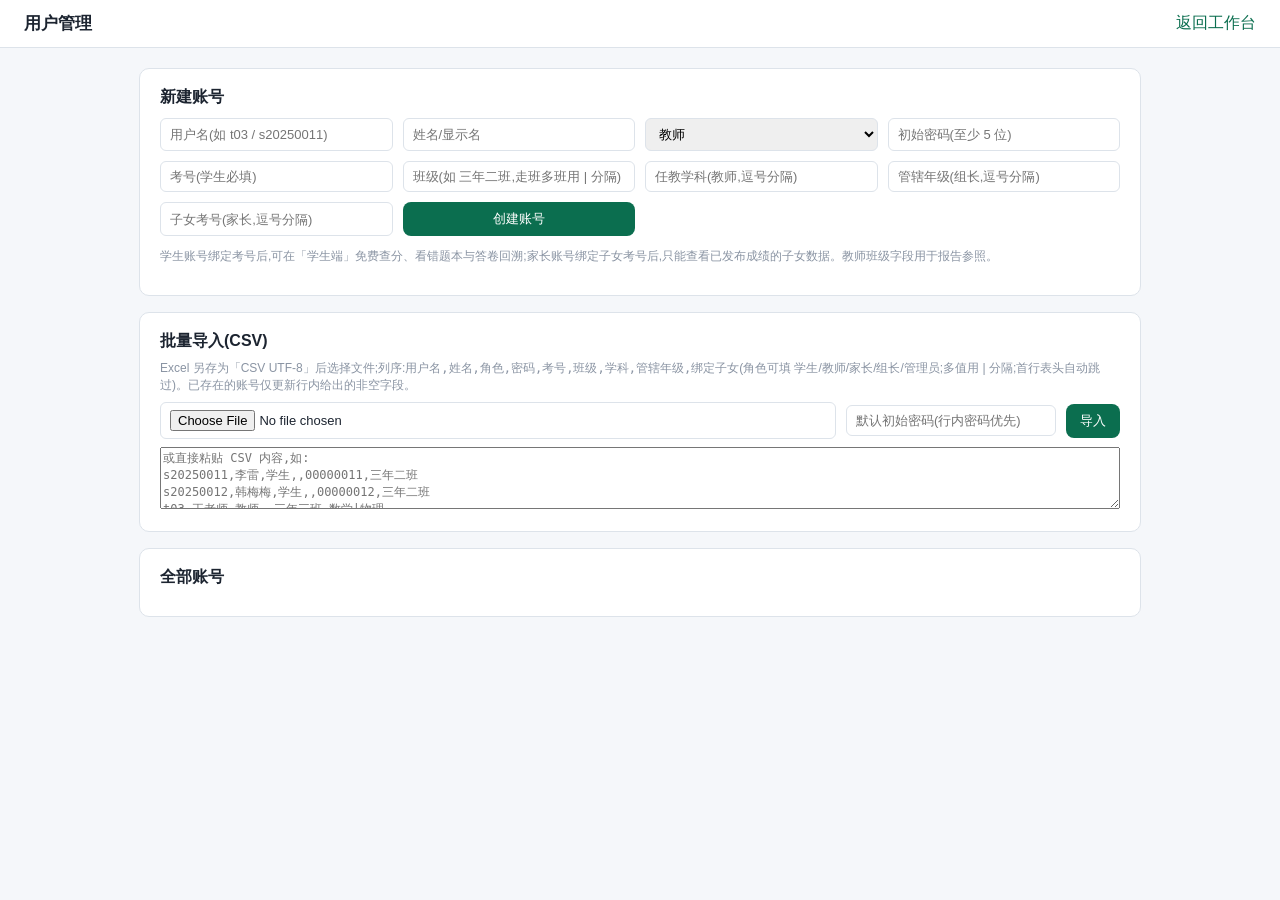
==== web/admin.html @ c94c18de "feat: 考号码制通道(Code128+QR)+ 走班排考(双归属+考场编排)+ 量产质检三件套 考号码制通道(M3.7): - 新增零依赖 barcode/(Code128 编解码:107 符号码" ====
<!DOCTYPE html>
<html lang="zh-CN">
<head>
<meta charset="UTF-8">
<meta name="viewport" content="width=device-width, initial-scale=1">
<title>用户管理 · OpenGrade</title>
<style>
  :root { --ink:#1c2430; --line:#dde3ea; --brand:#0b6e4f; }
  * { box-sizing:border-box; }
  body { margin:0; font-family:"Segoe UI","PingFang SC","Microsoft YaHei",sans-serif; color:var(--ink); background:#f5f7fa; }
  header { display:flex; align-items:center; gap:14px; padding:12px 24px; background:#fff; border-bottom:1px solid var(--line); }
  header h1 { font-size:17px; margin:0; }
  header .u { font-size:13px; color:#66707d; }
  main { max-width:1050px; margin:0 auto; padding:20px 24px; }
  .panel { background:#fff; border:1px solid var(--line); border-radius:10px; padding:18px 20px; margin-bottom:16px; }
  table { width:100%; border-collapse:collapse; font-size:13px; }
  td, th { border-bottom:1px solid var(--line); padding:7px 8px; text-align:left; }
  a { color:var(--brand); text-decoration:none; }
  a.danger { color:#c2410c; }
  input, select { padding:7px 9px; border:1px solid var(--line); border-radius:6px; font-size:13px; }
  button.primary { padding:8px 14px; border:0; border-radius:8px; background:var(--brand); color:#fff; font-size:13px; cursor:pointer; }
  .grid { display:grid; grid-template-columns:repeat(4,1fr); gap:10px; margin-bottom:10px; }
  .hint { font-size:12px; color:#8a94a3; }
  .err { color:#c2410c; font-size:13px; }
</style>
</head>
<body>
<header>
  <h1>用户管理</h1>
  <span class="u" id="ogUser"></span>
  <span style="flex:1"></span>
  <a href="/teacher.html">返回工作台</a>
</header>
<main>
  <div class="panel">
    <b>新建账号</b>
    <div class="grid" style="margin-top:10px">
      <input id="nu_username" placeholder="用户名(如 t03 / s20250011)">
      <input id="nu_display" placeholder="姓名/显示名">
      <select id="nu_role">
        <option value="teacher">教师</option>
        <option value="leader">年级组长</option>
        <option value="student">学生</option>
        <option value="parent">家长</option>
        <option value="admin">管理员</option>
      </select>
      <input id="nu_password" placeholder="初始密码(至少 5 位)" type="text">
      <input id="nu_reg" placeholder="考号(学生必填)">
      <input id="nu_class" placeholder="班级(如 三年二班,走班多班用 | 分隔)">
      <input id="nu_subjects" placeholder="任教学科(教师,逗号分隔)">
      <input id="nu_grades" placeholder="管辖年级(组长,逗号分隔)">
      <input id="nu_children" placeholder="子女考号(家长,逗号分隔)">
      <button class="primary" onclick="createUser()">创建账号</button>
    </div>
    <div class="err" id="msg"></div>
    <p class="hint">学生账号绑定考号后,可在「学生端」免费查分、看错题本与答卷回溯;家长账号绑定子女考号后,只能查看已发布成绩的子女数据。教师班级字段用于报告参照。</p>
  </div>
  <div class="panel">
    <b>批量导入(CSV)</b>
    <p class="hint" style="margin:8px 0">Excel 另存为「CSV UTF-8」后选择文件;列序:<code>用户名,姓名,角色,密码,考号,班级,学科,管辖年级,绑定子女</code>(角色可填 学生/教师/家长/组长/管理员;多值用 | 分隔;首行表头自动跳过)。已存在的账号仅更新行内给出的非空字段。</p>
    <div style="display:flex;gap:10px;flex-wrap:wrap;align-items:center;margin:8px 0">
      <input type="file" id="impFile" accept=".csv,text/csv" style="flex:1;min-width:220px">
      <input id="impPwd" placeholder="默认初始密码(行内密码优先)" style="width:210px">
      <button class="primary" onclick="importUsers()">导入</button>
    </div>
    <textarea id="impText" rows="4" style="width:100%;box-sizing:border-box;font-family:monospace;font-size:12px"
      placeholder='或直接粘贴 CSV 内容,如:
s20250011,李雷,学生,,00000011,三年二班
s20250012,韩梅梅,学生,,00000012,三年二班
t03,王老师,教师,,三年三班,数学|物理'></textarea>
    <div class="err" id="impMsg" style="white-space:pre-wrap"></div>
  </div>
  <div class="panel">
    <b>全部账号</b>
    <div id="userList" style="margin-top:10px"></div>
  </div>
</main>
<script src="/common.js"></script>
<script>
async function main() {
  if (!await OG.init()) return;
  if (!OG.is("admin")) { document.body.innerHTML = "<p style='padding:40px'>仅管理员可访问本页。<a href='/teacher.html'>返回</a></p>"; return; }
  refresh();
}
async function refresh() {
  const users = await OG.jget("/api/v1/users");
  let html = `<table><tr><th>用户名</th><th>姓名</th><th>角色</th><th>考号/子女</th><th>班级</th><th>任教学科</th><th>管辖年级</th><th>操作</th></tr>`;
  for (const u of users) {
    const regCol = u.role === "parent" ? ((u.children || []).join(",") || "-") : (u.reg || "-");
    html += `<tr><td>${u.username}</td><td>${u.displayName}</td><td>${OG.roleName(u.role)}</td>
      <td>${regCol}</td><td>${u.class || "-"}</td><td>${(u.subjects || []).join(",") || "-"}</td><td>${(u.grades || []).join(",") || "-"}</td>
      <td style="display:flex;gap:8px">
        <a href="#" onclick="resetPwd('${u.username}');return false">重置密码</a>
        <a href="#" class="danger" onclick="delUser('${u.username}');return false">删除</a>
      </td></tr>`;
  }
  document.getElementById("userList").innerHTML = html + "</table>";
}
async function createUser() {
  const g = id => document.getElementById(id).value.trim();
  const body = {
    username: g("nu_username"), displayName: g("nu_display"),
    role: g("nu_role"), reg: g("nu_reg"), class: g("nu_class"),
    classes: g("nu_class") ? g("nu_class").split("|").map(x => x.trim()).filter(Boolean) : [],
    subjects: g("nu_subjects") ? g("nu_subjects").split(",").map(s => s.trim()).filter(Boolean) : [],
    grades: g("nu_grades") ? g("nu_grades").split(",").map(s => s.trim()).filter(Boolean) : [],
    children: g("nu_children") ? g("nu_children").split(",").map(s => s.trim()).filter(Boolean) : [],
  };
  try {
    await OG.jpost("/api/v1/users", { ...body, password: g("nu_password") });
    document.getElementById("msg").textContent = "";
    refresh();
  } catch (e) { document.getElementById("msg").textContent = e.message; }
}
async function resetPwd(username) {
  const np = prompt(`为 ${username} 设置新密码(至少 5 位):`);
  if (!np) return;
  try { await OG.jpost(`/api/v1/users/${username}/password`, { newPassword: np }); }
  catch (e) { alert(e.message); }
}
async function delUser(username) {
  if (!confirm(`删除账号 ${username}?`)) return;
  try { await OG.jpost(`/api/v1/users/${username}`, {}, "DELETE"); refresh(); }
  catch (e) { alert(e.message); }
}
async function importUsers() {
  const msg = document.getElementById("impMsg");
  msg.textContent = "";
  let csv = document.getElementById("impText").value.trim();
  const f = document.getElementById("impFile").files[0];
  if (f) csv = await f.text();
  if (!csv) { msg.textContent = "请选择 CSV 文件或粘贴内容"; return; }
  try {
    const r = await OG.jpost("/api/v1/users/import", { csv, defaultPassword: document.getElementById("impPwd").value });
    let text = `导入完成:新建 ${r.created},更新 ${r.updated}` + (r.failed.length ? `,失败 ${r.failed.length}` : "");
    for (const x of r.failed) text += `\n${x.error}`;
    msg.style.color = r.failed.length ? "#c2410c" : "var(--brand)";
    msg.textContent = text;
    refresh();
  } catch (e) { msg.style.color = "#c2410c"; msg.textContent = e.message; }
}
main();
</script>
</body>
</html>
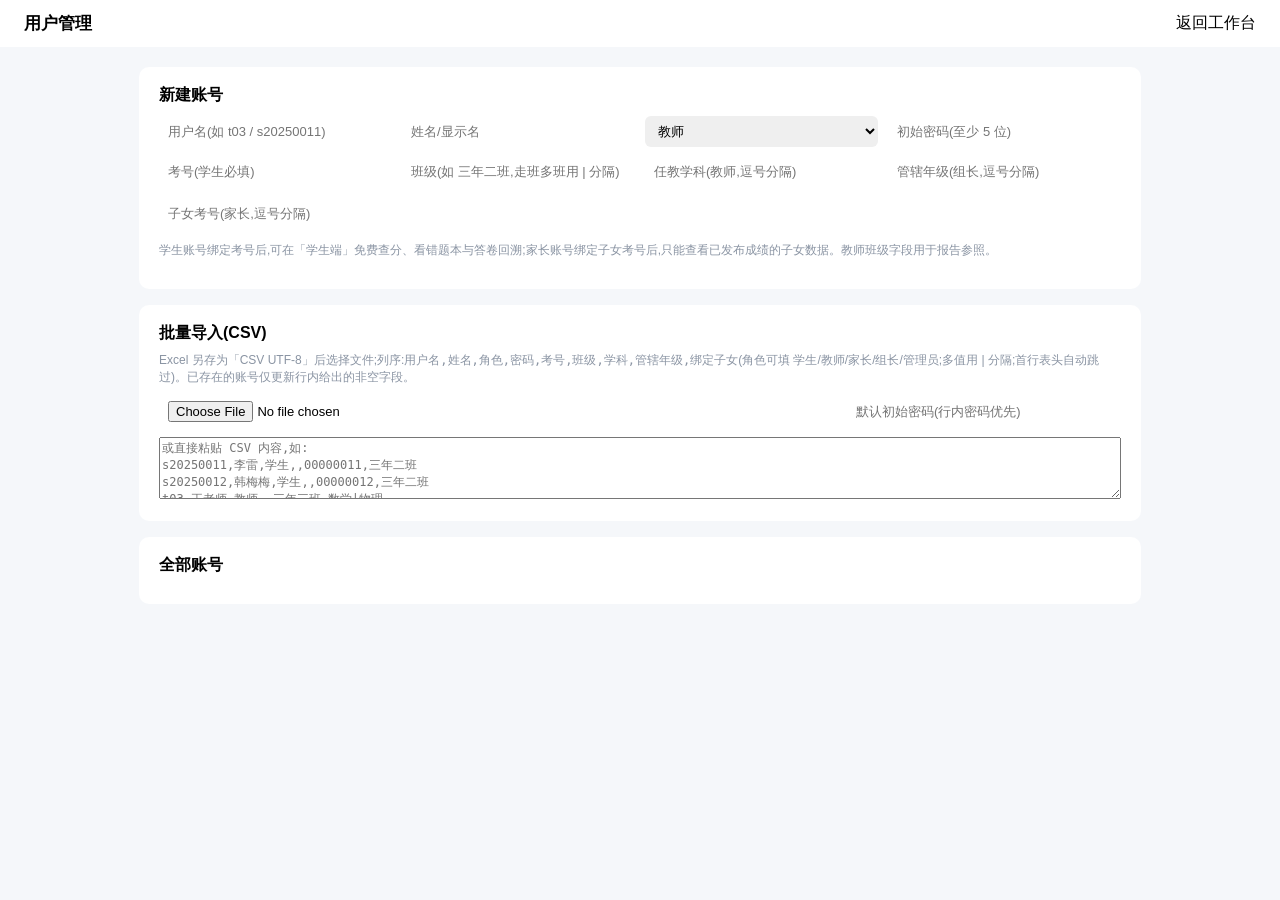
==== commit 20ac936e: "ux: 全站对齐智学网设计语言 —— 青绿主题 + 手风琴侧栏 + 设计系统 基于对智学网教师端的实地观察(手风琴分组导航/青绿主色/卡片化/空态插画/渐进披露): - 新增 web/common.c" ====
--- a/web/admin.html
+++ b/web/admin.html
@@ -4,8 +4,8 @@
 <meta charset="UTF-8">
 <meta name="viewport" content="width=device-width, initial-scale=1">
 <title>用户管理 · OpenGrade</title>
+<link rel="stylesheet" href="/common.css">
 <style>
-  :root { --ink:#1c2430; --line:#dde3ea; --brand:#0b6e4f; }
   * { box-sizing:border-box; }
   body { margin:0; font-family:"Segoe UI","PingFang SC","Microsoft YaHei",sans-serif; color:var(--ink); background:#f5f7fa; }
   header { display:flex; align-items:center; gap:14px; padding:12px 24px; background:#fff; border-bottom:1px solid var(--line); }
@@ -134,7 +134,7 @@
     const r = await OG.jpost("/api/v1/users/import", { csv, defaultPassword: document.getElementById("impPwd").value });
     let text = `导入完成:新建 ${r.created},更新 ${r.updated}` + (r.failed.length ? `,失败 ${r.failed.length}` : "");
     for (const x of r.failed) text += `\n${x.error}`;
-    msg.style.color = r.failed.length ? "#c2410c" : "var(--brand)";
+    msg.style.color = r.failed.length ? "var(--bad)" : "var(--brand)";
     msg.textContent = text;
     refresh();
   } catch (e) { msg.style.color = "#c2410c"; msg.textContent = e.message; }
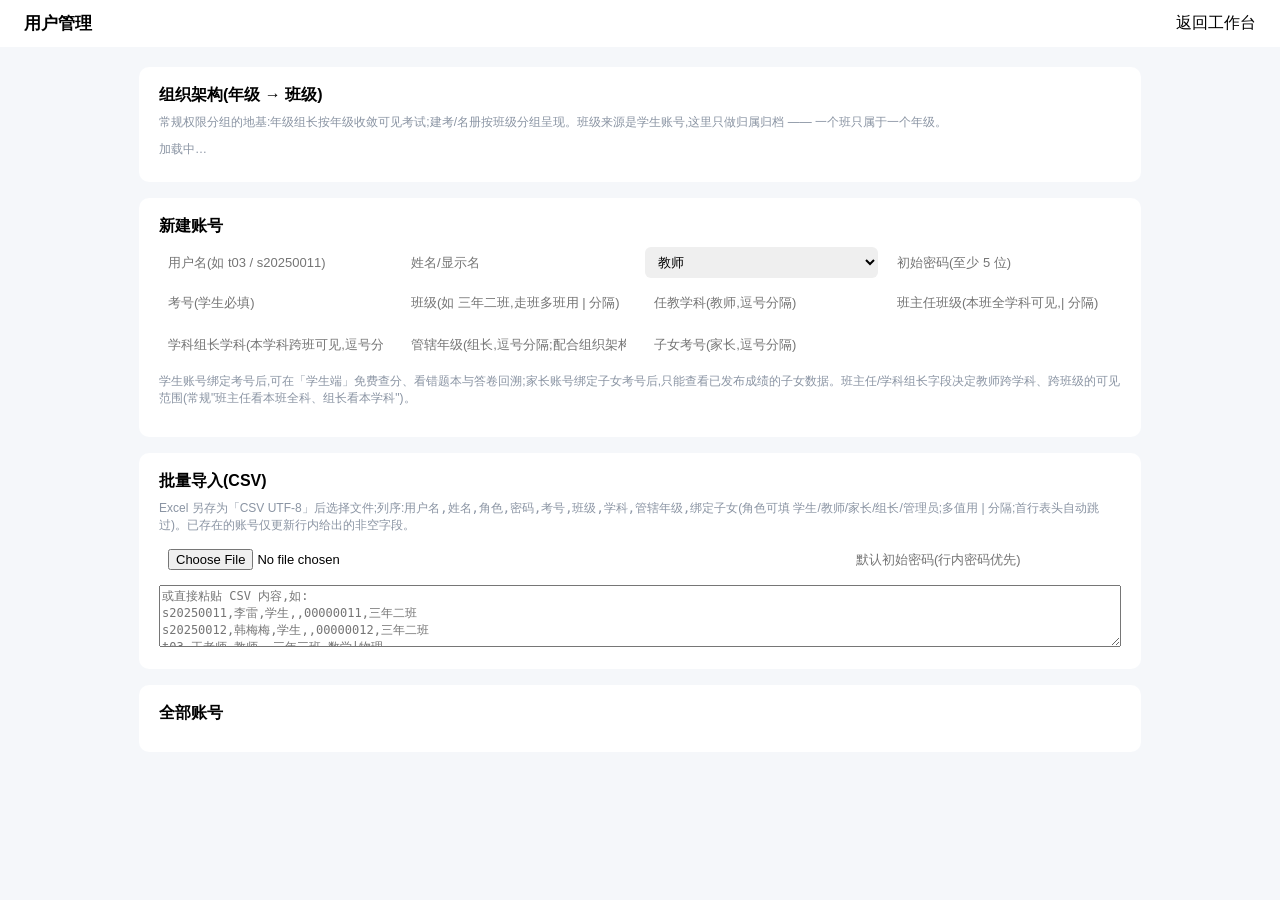
==== commit d485ae05: "feat: 常规流程阶段化 —— 建考/扫描解耦+考试状态机+我的任务+组织架构权限 对照智学网式阶段流一次打通三条主线: - 建考=建档:扫描件与参考答案皆可后补(答案空串占位,详情页修正后全班重统" ====
--- a/web/admin.html
+++ b/web/admin.html
@@ -33,7 +33,13 @@
 </header>
 <main>
   <div class="panel">
-    <b>新建账号</b>
+    <b>组织架构(年级 → 班级)</b>
+    <p class="hint" style="margin:8px 0">常规权限分组的地基:年级组长按年级收敛可见考试;建考/名册按班级分组呈现。班级来源是学生账号,这里只做归属归档 —— 一个班只属于一个年级。</p>
+    <div id="schoolBox"><span class="hint">加载中…</span></div>
+    <div class="err" id="schoolMsg" style="margin-top:6px"></div>
+  </div>
+  <div class="panel">
+    <b id="userFormTitle">新建账号</b>
     <div class="grid" style="margin-top:10px">
       <input id="nu_username" placeholder="用户名(如 t03 / s20250011)">
       <input id="nu_display" placeholder="姓名/显示名">
@@ -48,12 +54,14 @@
       <input id="nu_reg" placeholder="考号(学生必填)">
       <input id="nu_class" placeholder="班级(如 三年二班,走班多班用 | 分隔)">
       <input id="nu_subjects" placeholder="任教学科(教师,逗号分隔)">
-      <input id="nu_grades" placeholder="管辖年级(组长,逗号分隔)">
+      <input id="nu_head" placeholder="班主任班级(本班全学科可见,| 分隔)">
+      <input id="nu_lead" placeholder="学科组长学科(本学科跨班可见,逗号分隔)">
+      <input id="nu_grades" placeholder="管辖年级(组长,逗号分隔;配合组织架构)">
       <input id="nu_children" placeholder="子女考号(家长,逗号分隔)">
-      <button class="primary" onclick="createUser()">创建账号</button>
+      <button class="primary" id="userFormBtn" onclick="submitUser()">创建账号</button>
     </div>
     <div class="err" id="msg"></div>
-    <p class="hint">学生账号绑定考号后,可在「学生端」免费查分、看错题本与答卷回溯;家长账号绑定子女考号后,只能查看已发布成绩的子女数据。教师班级字段用于报告参照。</p>
+    <p class="hint">学生账号绑定考号后,可在「学生端」免费查分、看错题本与答卷回溯;家长账号绑定子女考号后,只能查看已发布成绩的子女数据。班主任/学科组长字段决定教师跨学科、跨班级的可见范围(常规"班主任看本班全科、组长看本学科")。</p>
   </div>
   <div class="panel">
     <b>批量导入(CSV)</b>
@@ -81,21 +89,70 @@
   if (!await OG.init()) return;
   if (!OG.is("admin")) { document.body.innerHTML = "<p style='padding:40px'>仅管理员可访问本页。<a href='/teacher.html'>返回</a></p>"; return; }
   refresh();
+  loadSchool();
 }
 async function refresh() {
   const users = await OG.jget("/api/v1/users");
-  let html = `<table><tr><th>用户名</th><th>姓名</th><th>角色</th><th>考号/子女</th><th>班级</th><th>任教学科</th><th>管辖年级</th><th>操作</th></tr>`;
+  let html = `<table><tr><th>用户名</th><th>姓名</th><th>角色</th><th>考号/子女</th><th>班级</th><th>任教学科</th><th>班主任/组长</th><th>管辖年级</th><th>操作</th></tr>`;
   for (const u of users) {
     const regCol = u.role === "parent" ? ((u.children || []).join(",") || "-") : (u.reg || "-");
+    const headLead = [(u.headClasses || []).length ? "班主任:" + (u.headClasses || []).join(",") : "",
+                      (u.subjectLead || []).length ? "组长:" + (u.subjectLead || []).join(",") : ""].filter(Boolean).join("<br>") || "-";
     html += `<tr><td>${u.username}</td><td>${u.displayName}</td><td>${OG.roleName(u.role)}</td>
-      <td>${regCol}</td><td>${u.class || "-"}</td><td>${(u.subjects || []).join(",") || "-"}</td><td>${(u.grades || []).join(",") || "-"}</td>
+      <td>${regCol}</td><td>${u.class || "-"}</td><td>${(u.subjects || []).join(",") || "-"}</td><td>${headLead}</td><td>${(u.grades || []).join(",") || "-"}</td>
       <td style="display:flex;gap:8px">
+        <a href="#" onclick="editUser('${u.username}');return false">编辑</a>
         <a href="#" onclick="resetPwd('${u.username}');return false">重置密码</a>
         <a href="#" class="danger" onclick="delUser('${u.username}');return false">删除</a>
       </td></tr>`;
   }
   document.getElementById("userList").innerHTML = html + "</table>";
 }
+
+/* —— 组织架构:年级→班级归属(admin 维护,组长权限/名册分组的地基) —— */
+let schoolGrades = []; // [{name, classes[]}]
+let knownClasses = [];
+async function loadSchool() {
+  try {
+    const [sch, students] = await Promise.all([OG.jget("/api/v1/school"), OG.jget("/api/v1/students").catch(() => [])]);
+    schoolGrades = (sch.grades || []).map(g => ({ name: g.name, classes: [...(g.classes || [])] }));
+    const cs = new Set(schoolGrades.flatMap(g => g.classes));
+    for (const s of students) for (const c of (s.classes || [])) cs.add(c);
+    knownClasses = [...cs].sort();
+  } catch (e) { document.getElementById("schoolBox").innerHTML = `<span class="err">${e.message}</span>`; return; }
+  renderSchool();
+}
+function renderSchool() {
+  const box = document.getElementById("schoolBox");
+  if (!schoolGrades.length) {
+    box.innerHTML = `<span class="hint">尚未配置年级。已知班级(来自学生账号):${knownClasses.map(c => `<code>${c}</code>`).join(" ") || "无"}</span><br>
+      <button class="primary" style="margin-top:8px" onclick="addGradeRow()">+ 添加年级</button>`;
+    return;
+  }
+  box.innerHTML = schoolGrades.map((g, i) => `
+    <div style="display:flex;gap:8px;align-items:center;margin-bottom:8px;flex-wrap:wrap">
+      <input value="${g.name}" placeholder="年级名(如 三年级)" style="width:130px" onchange="schoolGrades[${i}].name=this.value">
+      <input value="${g.classes.join(", ")}" placeholder="该年级班级(逗号分隔)" style="flex:1;min-width:260px" onchange="schoolGrades[${i}].classes=this.value.split(/[,，、]/).map(x=>x.trim()).filter(Boolean)">
+      <a href="#" class="danger" onclick="schoolGrades.splice(${i},1);renderSchool();return false">移除</a>
+    </div>`).join("") +
+    `<div style="display:flex;gap:10px;align-items:center;margin-top:6px;flex-wrap:wrap">
+      <button class="primary" onclick="saveSchool()">保存组织架构</button>
+      <a href="#" onclick="addGradeRow();return false">+ 添加年级</a>
+      <span class="hint">未归属班级(不进任何年级):${knownClasses.filter(c => !schoolGrades.some(g => g.classes.includes(c))).map(c => `<code>${c}</code>`).join(" ") || "无"}</span>
+    </div>`;
+}
+function addGradeRow() { schoolGrades.push({ name: "", classes: [] }); renderSchool(); }
+async function saveSchool() {
+  const msg = document.getElementById("schoolMsg");
+  try {
+    await OG.jpost("/api/v1/school", { grades: schoolGrades }, "PUT");
+    msg.textContent = ""; await loadSchool();
+  } catch (e) { msg.textContent = e.message; }
+}
+
+/* —— 账号新建/编辑共用一张表单:编辑时预填并走更新接口 —— */
+let editingUser = null;
+function submitUser() { editingUser ? updateUser() : createUser(); }
 async function createUser() {
   const g = id => document.getElementById(id).value.trim();
   const body = {
@@ -103,6 +160,8 @@
     role: g("nu_role"), reg: g("nu_reg"), class: g("nu_class"),
     classes: g("nu_class") ? g("nu_class").split("|").map(x => x.trim()).filter(Boolean) : [],
     subjects: g("nu_subjects") ? g("nu_subjects").split(",").map(s => s.trim()).filter(Boolean) : [],
+    headClasses: g("nu_head") ? g("nu_head").split("|").map(s => s.trim()).filter(Boolean) : [],
+    subjectLead: g("nu_lead") ? g("nu_lead").split(",").map(s => s.trim()).filter(Boolean) : [],
     grades: g("nu_grades") ? g("nu_grades").split(",").map(s => s.trim()).filter(Boolean) : [],
     children: g("nu_children") ? g("nu_children").split(",").map(s => s.trim()).filter(Boolean) : [],
   };
@@ -111,6 +170,48 @@
     document.getElementById("msg").textContent = "";
     refresh();
   } catch (e) { document.getElementById("msg").textContent = e.message; }
+}
+async function updateUser() {
+  const g = id => document.getElementById(id).value.trim();
+  const body = {
+    displayName: g("nu_display"), role: g("nu_role"), reg: g("nu_reg"), class: g("nu_class"),
+    classes: g("nu_class") ? g("nu_class").split("|").map(x => x.trim()).filter(Boolean) : [],
+    subjects: g("nu_subjects") ? g("nu_subjects").split(",").map(s => s.trim()).filter(Boolean) : [],
+    headClasses: g("nu_head") ? g("nu_head").split("|").map(s => s.trim()).filter(Boolean) : [],
+    subjectLead: g("nu_lead") ? g("nu_lead").split(",").map(s => s.trim()).filter(Boolean) : [],
+    grades: g("nu_grades") ? g("nu_grades").split(",").map(s => s.trim()).filter(Boolean) : [],
+    children: g("nu_children") ? g("nu_children").split(",").map(s => s.trim()).filter(Boolean) : [],
+  };
+  try {
+    await OG.jpost(`/api/v1/users/${editingUser}`, body);
+    document.getElementById("msg").textContent = "";
+    cancelEdit(); refresh();
+  } catch (e) { document.getElementById("msg").textContent = e.message; }
+}
+async function editUser(username) {
+  const users = await OG.jget("/api/v1/users");
+  const u = users.find(x => x.username === username);
+  if (!u) return;
+  editingUser = username;
+  const set = (id, v) => { document.getElementById(id).value = v; };
+  set("nu_username", u.username); set("nu_display", u.displayName || "");
+  set("nu_role", u.role); set("nu_reg", u.reg || "");
+  set("nu_class", (u.classes || []).join("|"));
+  set("nu_subjects", (u.subjects || []).join(","));
+  set("nu_head", (u.headClasses || []).join("|"));
+  set("nu_lead", (u.subjectLead || []).join(","));
+  set("nu_grades", (u.grades || []).join(","));
+  set("nu_children", (u.children || []).join(","));
+  document.getElementById("nu_username").disabled = true;
+  document.getElementById("userFormTitle").textContent = `编辑账号 ${username}`;
+  document.getElementById("userFormBtn").textContent = "保存修改";
+  window.scrollTo({ top: 0, behavior: "smooth" });
+}
+function cancelEdit() {
+  editingUser = null;
+  document.getElementById("nu_username").disabled = false;
+  document.getElementById("userFormTitle").textContent = "新建账号";
+  document.getElementById("userFormBtn").textContent = "创建账号";
 }
 async function resetPwd(username) {
   const np = prompt(`为 ${username} 设置新密码(至少 5 位):`);
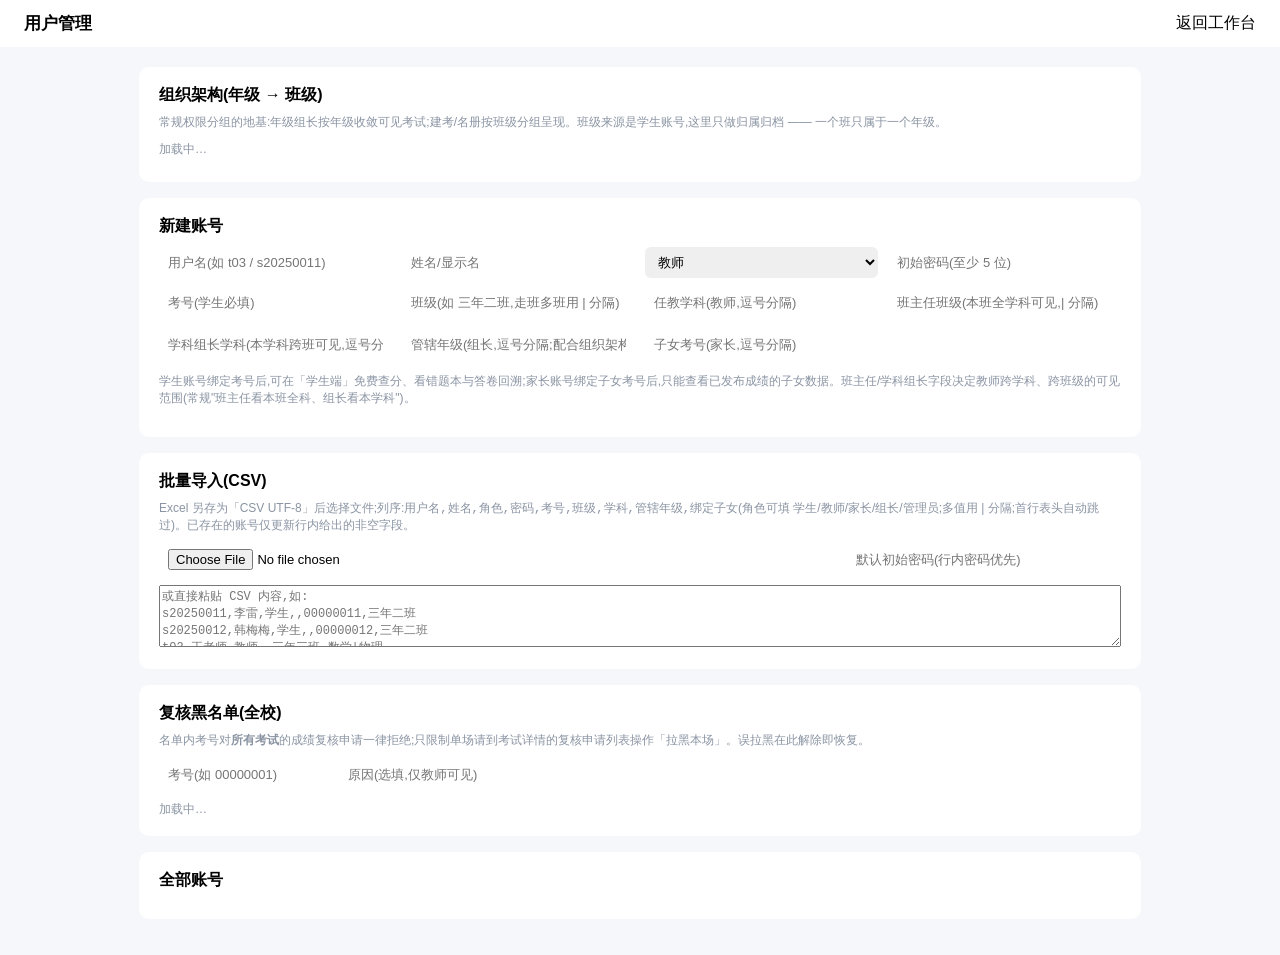
==== commit 6141c75c: "feat: 复核体系重构批(两级拉黑/学生个体复核页/列表分页搜索/高危修复) - 防滥用:AddAppeal 拒绝同考号重复 open 申请、理由限 200 字;两级拉黑——本场   Exam.Ap" ====
--- a/web/admin.html
+++ b/web/admin.html
@@ -59,6 +59,7 @@
       <input id="nu_grades" placeholder="管辖年级(组长,逗号分隔;配合组织架构)">
       <input id="nu_children" placeholder="子女考号(家长,逗号分隔)">
       <button class="primary" id="userFormBtn" onclick="submitUser()">创建账号</button>
+      <button class="ghost" id="userFormCancel" onclick="cancelEdit()" hidden style="border:1px solid var(--line);border-radius:8px;background:#fff;padding:9px 14px;cursor:pointer;font-size:13px">取消编辑</button>
     </div>
     <div class="err" id="msg"></div>
     <p class="hint">学生账号绑定考号后,可在「学生端」免费查分、看错题本与答卷回溯;家长账号绑定子女考号后,只能查看已发布成绩的子女数据。班主任/学科组长字段决定教师跨学科、跨班级的可见范围(常规"班主任看本班全科、组长看本学科")。</p>
@@ -79,6 +80,17 @@
     <div class="err" id="impMsg" style="white-space:pre-wrap"></div>
   </div>
   <div class="panel">
+    <b>复核黑名单(全校)</b>
+    <p class="hint" style="margin:8px 0">名单内考号对<b>所有考试</b>的成绩复核申请一律拒绝;只限制单场请到考试详情的复核申请列表操作「拉黑本场」。误拉黑在此解除即恢复。</p>
+    <div style="display:flex;gap:10px;flex-wrap:wrap;align-items:center;margin:8px 0">
+      <input id="banReg" placeholder="考号(如 00000001)" style="width:170px">
+      <input id="banReason" placeholder="原因(选填,仅教师可见)" style="width:280px" maxlength="200">
+      <button class="primary" onclick="addAppealBan()">加入黑名单</button>
+      <span class="err" id="banMsg"></span>
+    </div>
+    <div id="banList"><span class="hint">加载中…</span></div>
+  </div>
+  <div class="panel">
     <b>全部账号</b>
     <div id="userList" style="margin-top:10px"></div>
   </div>
@@ -90,62 +102,125 @@
   if (!OG.is("admin")) { document.body.innerHTML = "<p style='padding:40px'>仅管理员可访问本页。<a href='/teacher.html'>返回</a></p>"; return; }
   refresh();
   loadSchool();
+  loadAppealBans();
+}
+
+/* —— 全校复核黑名单:屡次恶意刷申请的学生;单场拉黑在考试详情 —— */
+async function loadAppealBans() {
+  let bans;
+  try { bans = await OG.jget("/api/v1/school/appeal-bans"); }
+  catch (e) { document.getElementById("banList").innerHTML = `<span class="err">${OG.esc(e.message)}</span>`; return; }
+  const box = document.getElementById("banList");
+  if (!bans.length) { box.innerHTML = `<span class="hint">名单为空:所有学生均可正常发起复核申请。</span>`; return; }
+  box.innerHTML = `<table><tr><th>考号</th><th>原因</th><th>操作人</th><th>时间</th><th></th></tr>` +
+    bans.map(b => {
+      let when = b.time || "";
+      const d = new Date(when); // 后端为 RFC3339:显示转成本地时间,不再裸串
+      if (!isNaN(d)) when = d.toLocaleString("zh-CN", { hour12: false });
+      return `<tr><td>${OG.esc(b.reg)}</td><td>${OG.esc(b.reason || "-")}</td><td>${OG.esc(b.by || "-")}</td>
+      <td>${OG.esc(when)}</td>
+      <td><a href="#" class="danger" onclick="removeAppealBan('${OG.esc(b.reg)}');return false">解除</a></td></tr>`;
+    }).join("") + "</table>";
+}
+async function addAppealBan() {
+  const msg = document.getElementById("banMsg");
+  const reg = document.getElementById("banReg").value.trim();
+  if (!reg) { msg.textContent = "请填写考号"; return; }
+  try {
+    await OG.jpost("/api/v1/school/appeal-bans", { reg, blocked: true, reason: document.getElementById("banReason").value.trim() }, "PUT");
+    msg.textContent = ""; document.getElementById("banReg").value = ""; document.getElementById("banReason").value = "";
+    loadAppealBans();
+  } catch (e) { msg.textContent = e.message; }
+}
+async function removeAppealBan(reg) {
+  if (!confirm(`解除考号 ${reg} 的全校复核黑名单?解除后该生可正常发起复核申请。`)) return;
+  try { await OG.jpost("/api/v1/school/appeal-bans", { reg, blocked: false }, "PUT"); loadAppealBans(); }
+  catch (e) { OG.toast("解除失败:" + e.message, 4200); }
 }
 async function refresh() {
   const users = await OG.jget("/api/v1/users");
+  userRows = users; // onclick 一律传下标:用户名含 '(引号)时不再击穿内联 JS
   let html = `<table><tr><th>用户名</th><th>姓名</th><th>角色</th><th>考号/子女</th><th>班级</th><th>任教学科</th><th>班主任/组长</th><th>管辖年级</th><th>操作</th></tr>`;
-  for (const u of users) {
+  users.forEach((u, i) => {
     const regCol = u.role === "parent" ? ((u.children || []).join(",") || "-") : (u.reg || "-");
     const headLead = [(u.headClasses || []).length ? "班主任:" + (u.headClasses || []).join(",") : "",
                       (u.subjectLead || []).length ? "组长:" + (u.subjectLead || []).join(",") : ""].filter(Boolean).join("<br>") || "-";
-    html += `<tr><td>${u.username}</td><td>${u.displayName}</td><td>${OG.roleName(u.role)}</td>
-      <td>${regCol}</td><td>${u.class || "-"}</td><td>${(u.subjects || []).join(",") || "-"}</td><td>${headLead}</td><td>${(u.grades || []).join(",") || "-"}</td>
+    html += `<tr><td>${OG.esc(u.username)}</td><td>${OG.esc(u.displayName)}</td><td>${OG.roleName(u.role)}</td>
+      <td>${OG.esc(regCol)}</td><td>${OG.esc(u.class || "-")}</td><td>${OG.esc((u.subjects || []).join(",") || "-")}</td><td>${OG.esc(headLead)}</td><td>${OG.esc((u.grades || []).join(",") || "-")}</td>
       <td style="display:flex;gap:8px">
-        <a href="#" onclick="editUser('${u.username}');return false">编辑</a>
-        <a href="#" onclick="resetPwd('${u.username}');return false">重置密码</a>
-        <a href="#" class="danger" onclick="delUser('${u.username}');return false">删除</a>
+        <a href="#" onclick="editUser(${i});return false">编辑</a>
+        <a href="#" onclick="resetPwd(${i});return false">重置密码</a>
+        <a href="#" class="danger" onclick="delUser(${i});return false">删除</a>
       </td></tr>`;
-  }
+  });
   document.getElementById("userList").innerHTML = html + "</table>";
 }
+let userRows = [];
+function editUser(i) { editUserByName(userRows[i] && userRows[i].username); }
+function resetPwd(i) { resetPwdByName(userRows[i] && userRows[i].username); }
+function delUser(i) { delUserByName(userRows[i] && userRows[i].username); }
 
-/* —— 组织架构:年级→班级归属(admin 维护,组长权限/名册分组的地基) —— */
+/* —— 组织架构:年级→班级归属 + 全校场次表(admin 维护;组长权限/名册分组/监考冲突检测的地基) —— */
 let schoolGrades = []; // [{name, classes[]}]
+let schoolSessions = []; // [{name, start, end}] 场次表(如 第1节 08:00-09:30)
 let knownClasses = [];
 async function loadSchool() {
   try {
     const [sch, students] = await Promise.all([OG.jget("/api/v1/school"), OG.jget("/api/v1/students").catch(() => [])]);
     schoolGrades = (sch.grades || []).map(g => ({ name: g.name, classes: [...(g.classes || [])] }));
+    schoolSessions = (sch.sessions || []).map(s => ({ name: s.name, start: s.start, end: s.end }));
     const cs = new Set(schoolGrades.flatMap(g => g.classes));
     for (const s of students) for (const c of (s.classes || [])) cs.add(c);
     knownClasses = [...cs].sort();
-  } catch (e) { document.getElementById("schoolBox").innerHTML = `<span class="err">${e.message}</span>`; return; }
+  } catch (e) { document.getElementById("schoolBox").innerHTML = `<span class="err">${OG.esc(e.message)}</span>`; return; }
   renderSchool();
 }
 function renderSchool() {
   const box = document.getElementById("schoolBox");
+  let html;
   if (!schoolGrades.length) {
-    box.innerHTML = `<span class="hint">尚未配置年级。已知班级(来自学生账号):${knownClasses.map(c => `<code>${c}</code>`).join(" ") || "无"}</span><br>
+    html = `<span class="hint">尚未配置年级。已知班级(来自学生账号):${knownClasses.map(c => `<code>${OG.esc(c)}</code>`).join(" ") || "无"}</span><br>
       <button class="primary" style="margin-top:8px" onclick="addGradeRow()">+ 添加年级</button>`;
-    return;
-  }
-  box.innerHTML = schoolGrades.map((g, i) => `
+  } else {
+    html = schoolGrades.map((g, i) => `
     <div style="display:flex;gap:8px;align-items:center;margin-bottom:8px;flex-wrap:wrap">
-      <input value="${g.name}" placeholder="年级名(如 三年级)" style="width:130px" onchange="schoolGrades[${i}].name=this.value">
-      <input value="${g.classes.join(", ")}" placeholder="该年级班级(逗号分隔)" style="flex:1;min-width:260px" onchange="schoolGrades[${i}].classes=this.value.split(/[,，、]/).map(x=>x.trim()).filter(Boolean)">
+      <input value="${OG.esc(g.name)}" placeholder="年级名(如 三年级)" style="width:130px" onchange="schoolGrades[${i}].name=this.value">
+      <input value="${OG.esc(g.classes.join(", "))}" placeholder="该年级班级(逗号分隔)" style="flex:1;min-width:260px" onchange="schoolGrades[${i}].classes=this.value.split(/[,，、]/).map(x=>x.trim()).filter(Boolean)">
       <a href="#" class="danger" onclick="schoolGrades.splice(${i},1);renderSchool();return false">移除</a>
     </div>`).join("") +
     `<div style="display:flex;gap:10px;align-items:center;margin-top:6px;flex-wrap:wrap">
       <button class="primary" onclick="saveSchool()">保存组织架构</button>
       <a href="#" onclick="addGradeRow();return false">+ 添加年级</a>
-      <span class="hint">未归属班级(不进任何年级):${knownClasses.filter(c => !schoolGrades.some(g => g.classes.includes(c))).map(c => `<code>${c}</code>`).join(" ") || "无"}</span>
+      <span class="hint">未归属班级(不进任何年级):${knownClasses.filter(c => !schoolGrades.some(g => g.classes.includes(c))).map(c => `<code>${OG.esc(c)}</code>`).join(" ") || "无"}</span>
     </div>`;
+  }
+  // 全校场次表(教务时间颗粒):考试挂场次后,同日同场次的不同考试指派同一监考会被标冲突
+  html += `<div style="margin-top:18px"><b>全校场次表</b> <span class="hint">(考试挂场次后用于监考冲突检测;为空 = 不启用)</span></div>` +
+    (schoolSessions.length ? schoolSessions.map((s, i) => `
+    <div style="display:flex;gap:8px;align-items:center;margin-bottom:6px;flex-wrap:wrap">
+      <input value="${OG.esc(s.name)}" placeholder="场次名(如 第1节)" style="width:130px" onchange="schoolSessions[${i}].name=this.value">
+      <input value="${OG.esc(s.start)}" type="time" style="width:100px" onchange="schoolSessions[${i}].start=this.value">
+      ~ <input value="${OG.esc(s.end)}" type="time" style="width:100px" onchange="schoolSessions[${i}].end=this.value">
+      <a href="#" class="danger" onclick="schoolSessions.splice(${i},1);renderSchool();return false">移除</a>
+    </div>`).join("") : `<p class="hint">暂无场次。</p>`) +
+    `<div style="display:flex;gap:10px;align-items:center;margin-top:4px;flex-wrap:wrap">
+      <button class="primary" onclick="saveSessions()">保存场次表</button>
+      <a href="#" onclick="schoolSessions.push({name:'',start:'08:00',end:'09:30'});renderSchool();return false">+ 添加场次</a>
+    </div>`;
+  box.innerHTML = html;
 }
 function addGradeRow() { schoolGrades.push({ name: "", classes: [] }); renderSchool(); }
 async function saveSchool() {
   const msg = document.getElementById("schoolMsg");
   try {
     await OG.jpost("/api/v1/school", { grades: schoolGrades }, "PUT");
+    msg.textContent = ""; await loadSchool();
+  } catch (e) { msg.textContent = e.message; }
+}
+async function saveSessions() {
+  const msg = document.getElementById("schoolMsg");
+  try {
+    await OG.jpost("/api/v1/school/sessions", { sessions: schoolSessions }, "PUT");
     msg.textContent = ""; await loadSchool();
   } catch (e) { msg.textContent = e.message; }
 }
@@ -188,7 +263,7 @@
     cancelEdit(); refresh();
   } catch (e) { document.getElementById("msg").textContent = e.message; }
 }
-async function editUser(username) {
+async function editUserByName(username) {
   const users = await OG.jget("/api/v1/users");
   const u = users.find(x => x.username === username);
   if (!u) return;
@@ -205,21 +280,26 @@
   document.getElementById("nu_username").disabled = true;
   document.getElementById("userFormTitle").textContent = `编辑账号 ${username}`;
   document.getElementById("userFormBtn").textContent = "保存修改";
+  document.getElementById("userFormCancel").hidden = false;
   window.scrollTo({ top: 0, behavior: "smooth" });
 }
 function cancelEdit() {
   editingUser = null;
   document.getElementById("nu_username").disabled = false;
+  // 清空表单:取消编辑后必须能直接新建账号,否则填好的新账号资料会覆盖进刚才编辑的人
+  ["nu_display", "nu_reg", "nu_class", "nu_subjects", "nu_head", "nu_lead", "nu_grades", "nu_children", "nu_password"].forEach(id => { document.getElementById(id).value = ""; });
+  document.getElementById("nu_role").value = "teacher";
   document.getElementById("userFormTitle").textContent = "新建账号";
   document.getElementById("userFormBtn").textContent = "创建账号";
-}
-async function resetPwd(username) {
+  document.getElementById("userFormCancel").hidden = true;
+}
+async function resetPwdByName(username) {
   const np = prompt(`为 ${username} 设置新密码(至少 5 位):`);
   if (!np) return;
   try { await OG.jpost(`/api/v1/users/${username}/password`, { newPassword: np }); }
   catch (e) { alert(e.message); }
 }
-async function delUser(username) {
+async function delUserByName(username) {
   if (!confirm(`删除账号 ${username}?`)) return;
   try { await OG.jpost(`/api/v1/users/${username}`, {}, "DELETE"); refresh(); }
   catch (e) { alert(e.message); }
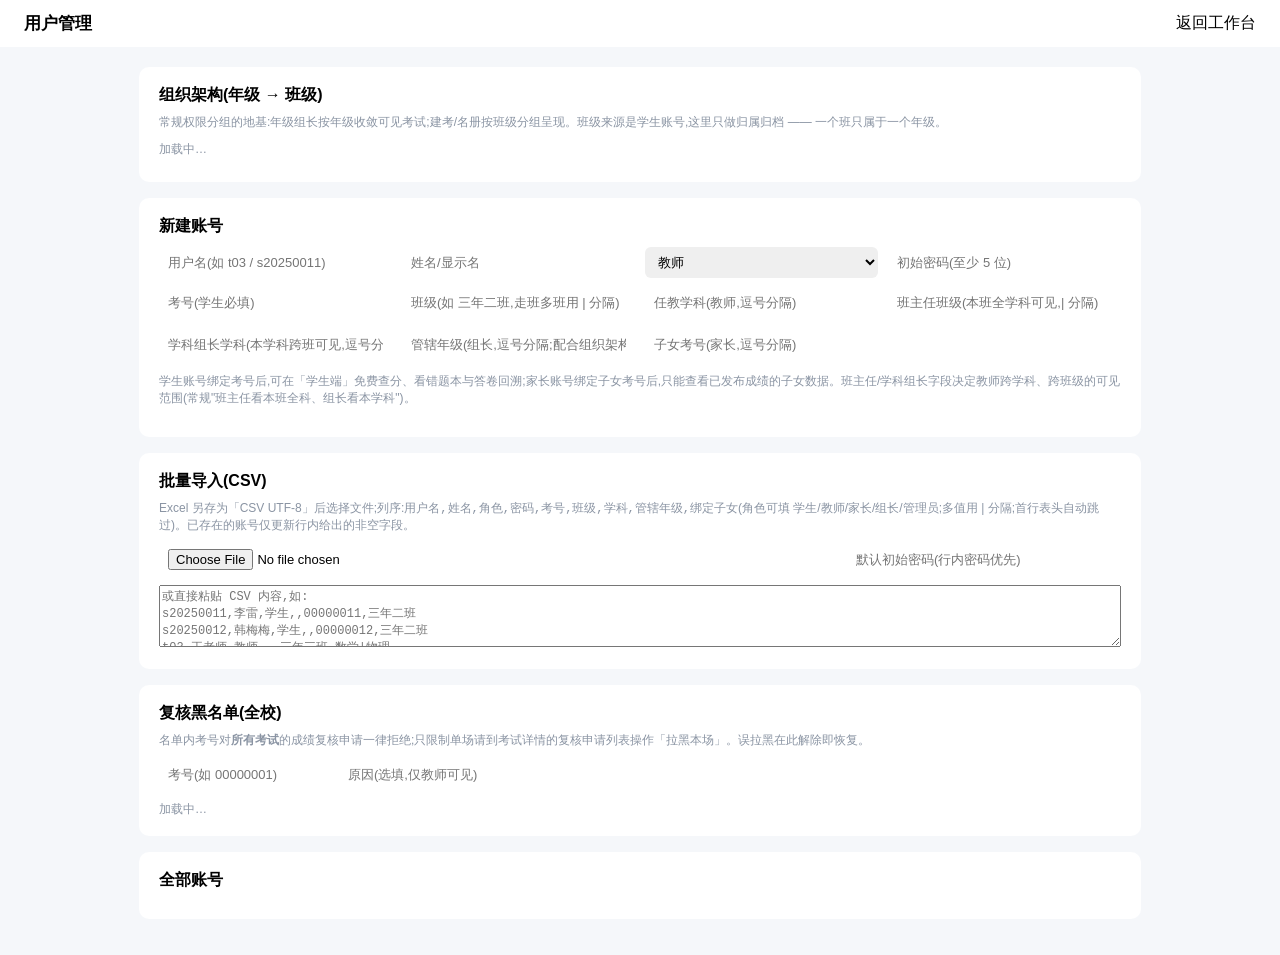
==== commit ba01069b: "fix(web): CodeRabbit 全量评审 Web 批 - 阅卷:切题请求代次防过期覆盖;无可领卷/锁定/查询失败区分提示(不再误报全部阅完) - 小问行与候选考号改原生 button(键盘可" ====
--- a/web/admin.html
+++ b/web/admin.html
@@ -76,7 +76,7 @@
       placeholder='或直接粘贴 CSV 内容,如:
 s20250011,李雷,学生,,00000011,三年二班
 s20250012,韩梅梅,学生,,00000012,三年二班
-t03,王老师,教师,,三年三班,数学|物理'></textarea>
+t03,王老师,教师,,,三年三班,数学|物理'></textarea>
     <div class="err" id="impMsg" style="white-space:pre-wrap"></div>
   </div>
   <div class="panel">
@@ -164,14 +164,23 @@
 let schoolGrades = []; // [{name, classes[]}]
 let schoolSessions = []; // [{name, start, end}] 场次表(如 第1节 08:00-09:30)
 let knownClasses = [];
+let studentsCache = [];
+async function fetchSchoolData() {
+  const [sch, students] = await Promise.all([OG.jget("/api/v1/school"), OG.jget("/api/v1/students").catch(() => [])]);
+  studentsCache = students || [];
+  return sch;
+}
+function recomputeKnownClasses() {
+  const cs = new Set(schoolGrades.flatMap(g => g.classes));
+  for (const s of studentsCache) for (const c of (s.classes || [])) cs.add(c);
+  knownClasses = [...cs].sort();
+}
 async function loadSchool() {
   try {
-    const [sch, students] = await Promise.all([OG.jget("/api/v1/school"), OG.jget("/api/v1/students").catch(() => [])]);
+    const sch = await fetchSchoolData();
     schoolGrades = (sch.grades || []).map(g => ({ name: g.name, classes: [...(g.classes || [])] }));
     schoolSessions = (sch.sessions || []).map(s => ({ name: s.name, start: s.start, end: s.end }));
-    const cs = new Set(schoolGrades.flatMap(g => g.classes));
-    for (const s of students) for (const c of (s.classes || [])) cs.add(c);
-    knownClasses = [...cs].sort();
+    recomputeKnownClasses();
   } catch (e) { document.getElementById("schoolBox").innerHTML = `<span class="err">${OG.esc(e.message)}</span>`; return; }
   renderSchool();
 }
@@ -180,7 +189,11 @@
   let html;
   if (!schoolGrades.length) {
     html = `<span class="hint">尚未配置年级。已知班级(来自学生账号):${knownClasses.map(c => `<code>${OG.esc(c)}</code>`).join(" ") || "无"}</span><br>
-      <button class="primary" style="margin-top:8px" onclick="addGradeRow()">+ 添加年级</button>`;
+      <button class="primary" style="margin-top:8px" onclick="addGradeRow()">+ 添加年级</button>
+      <div style="display:flex;gap:10px;align-items:center;margin-top:8px;flex-wrap:wrap">
+        <button class="primary" onclick="saveSchool()">保存组织架构</button>
+        <span class="hint">空年级列表也可直接保存(用于整体清空组织架构)</span>
+      </div>`;
   } else {
     html = schoolGrades.map((g, i) => `
     <div style="display:flex;gap:8px;align-items:center;margin-bottom:8px;flex-wrap:wrap">
@@ -214,14 +227,23 @@
   const msg = document.getElementById("schoolMsg");
   try {
     await OG.jpost("/api/v1/school", { grades: schoolGrades }, "PUT");
-    msg.textContent = ""; await loadSchool();
+    msg.textContent = "";
+    // 只刷新年级区:另一配置区(场次表)的未保存草稿不被服务端数据覆盖(评审 admin.html:217)
+    const sch = await fetchSchoolData();
+    schoolGrades = (sch.grades || []).map(g => ({ name: g.name, classes: [...(g.classes || [])] }));
+    recomputeKnownClasses();
+    renderSchool();
   } catch (e) { msg.textContent = e.message; }
 }
 async function saveSessions() {
   const msg = document.getElementById("schoolMsg");
   try {
     await OG.jpost("/api/v1/school/sessions", { sessions: schoolSessions }, "PUT");
-    msg.textContent = ""; await loadSchool();
+    msg.textContent = "";
+    // 只刷新场次区:年级草稿保留(评审 admin.html:217)
+    const sch = await fetchSchoolData();
+    schoolSessions = (sch.sessions || []).map(s => ({ name: s.name, start: s.start, end: s.end }));
+    renderSchool();
   } catch (e) { msg.textContent = e.message; }
 }
 
